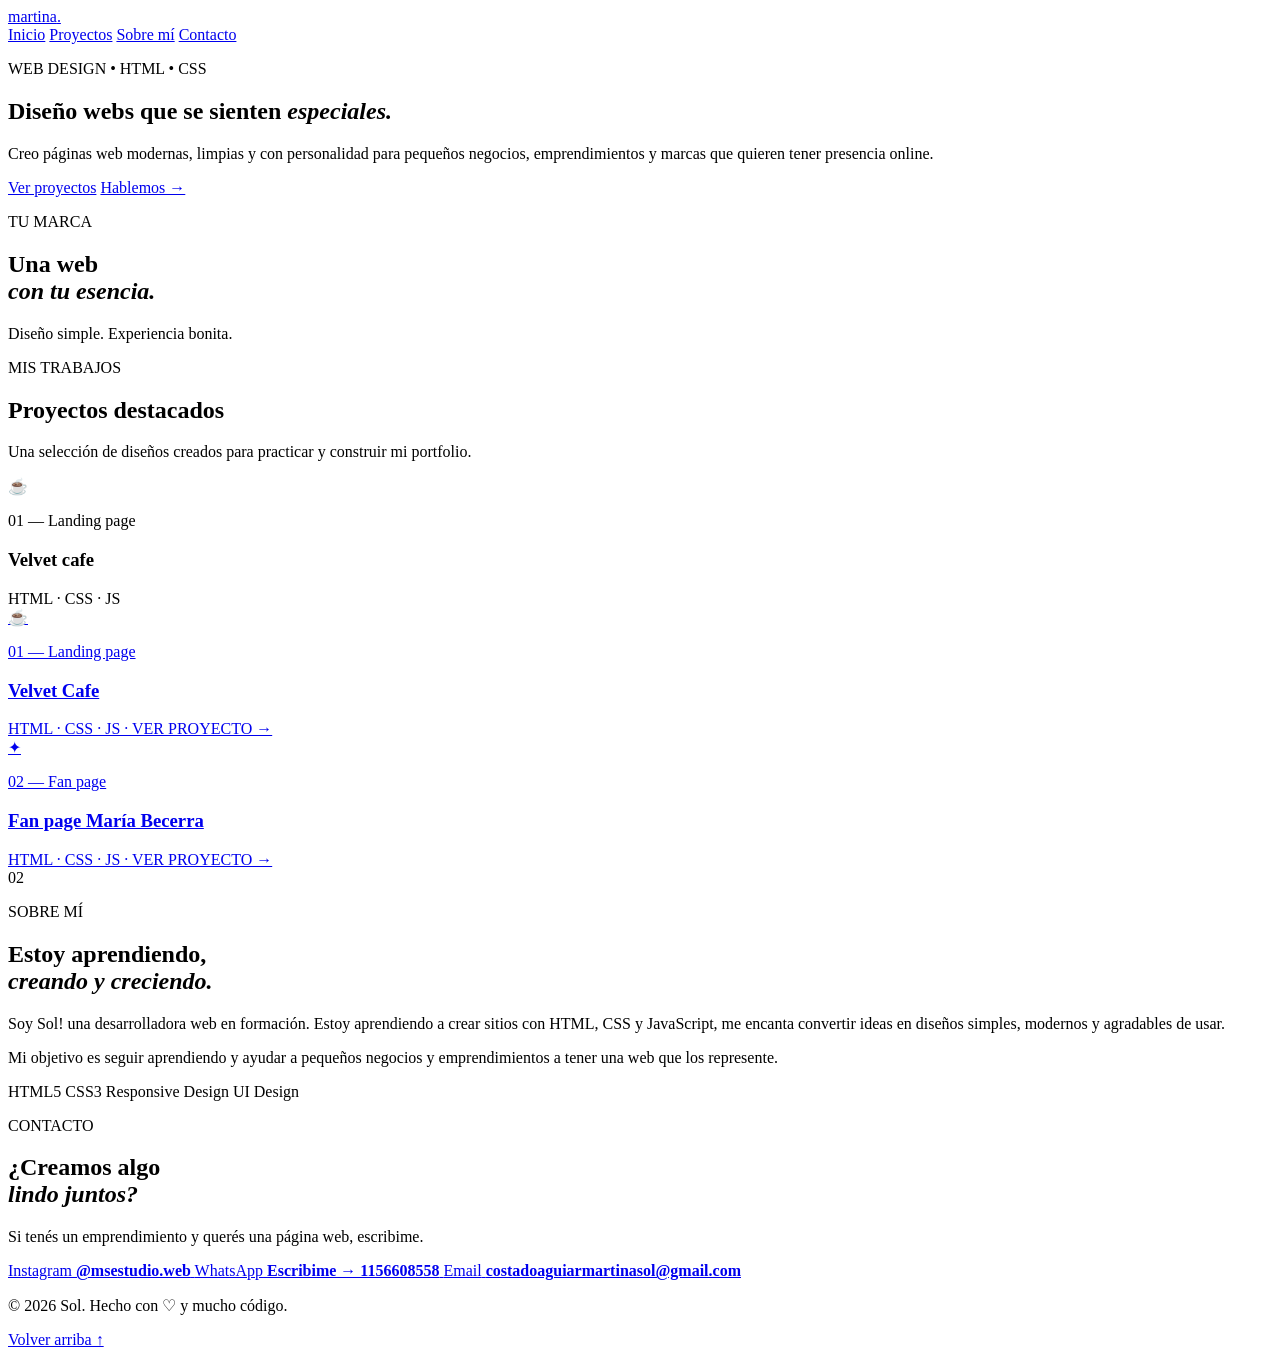
==== index.html @ c8838c1c "Rename proyectos/index.html to index.html" ====
<!DOCTYPE html>
<html lang="es">
<head>
  <meta charset="UTF-8">
  <meta name="viewport" content="width=device-width, initial-scale=1.0">
  <meta name="description" content="Portafolio de desarrollo web de Martina. Diseño páginas web modernas, elegantes y funcionales.">
  <title> Martina Sol — Web Designer</title>
  <link rel="preconnect" href="https://fonts.googleapis.com">
  <link rel="preconnect" href="https://fonts.gstatic.com" crossorigin>
  <link href="https://fonts.googleapis.com/css2?family=DM+Sans:wght@400;500;600;700&family=Playfair+Display:wght@500;600;700&display=swap" rel="stylesheet">
  <link rel="stylesheet" href="style.css">
</head>
<body>

  <header class="navbar">
    <a href="#inicio" class="logo">martina<span>.</span></a>

    <nav>
      <a href="#inicio">Inicio</a>
      <a href="#proyectos">Proyectos</a>
      <a href="#sobre-mi">Sobre mí</a>
      <a href="#contacto">Contacto</a>
    </nav>
  </header>

  <main>
    <section class="hero" id="inicio">
      <div class="hero-text">
        <p class="eyebrow">WEB DESIGN • HTML • CSS</p>
        <h1>Diseño webs que se sienten <em>especiales.</em></h1>
        <p class="hero-description">
          Creo páginas web modernas, limpias y con personalidad para pequeños
          negocios, emprendimientos y marcas que quieren tener presencia online.
        </p>

        <div class="hero-buttons">
          <a href="#proyectos" class="button primary">Ver proyectos</a>
          <a href="#contacto" class="button secondary">Hablemos →</a>
        </div>
      </div>

      <div class="hero-card">
        <div class="window-top">
          <span></span><span></span><span></span>
        </div>
        <div class="mini-site">
          <p class="mini-label">TU MARCA</p>
          <h2>Una web<br><em>con tu esencia.</em></h2>
          <div class="mini-line"></div>
          <p>Diseño simple. Experiencia bonita.</p>
        </div>
      </div>
    </section>

    <section class="projects section" id="proyectos">
      <div class="section-heading">
        <p class="eyebrow">MIS TRABAJOS</p>
        <h2>Proyectos destacados</h2>
        <p>Una selección de diseños creados para practicar y construir mi portfolio.</p>
      </div>

      <div class="project-grid">
        <article class="project-card">
          <div class="project-image coffee">
            <span>☕</span>
          </div>
          <div class="project-info">
            <p>01 — Landing page</p>
            <h3> Velvet cafe </h3>
            <span>HTML · CSS · JS</span>
          </div>
        </article>

        <article class="project-card">

<a href="https://martinacostadoaguiar-byte.github.io/mis-paginas-web/cafeteria/" class="project-card" target="_blank">
  <div class="project-image coffee">
    <span>☕</span>
  </div>
  <div class="project-info">
    <p>01 — Landing page</p>
    <h3>Velvet Cafe</h3>
    <span>HTML · CSS · JS · VER PROYECTO →</span>
  </div>
</a>


        </article>

        <article class="project-card">
        
<a href="https://martinacostadoaguiar-byte.github.io/mis-paginas-web/maria-becerra/" class="project-card" target="_blank">
  <div class="project-image beauty">
    <span>✦</span>
  </div>
  <div class="project-info">
    <p>02 — Fan page</p>
    <h3>Fan page María Becerra</h3>
    <span>HTML · CSS · JS · VER PROYECTO →</span>
  </div>
</a>

        </article>
      </div>
    </section>

    <section class="about section" id="sobre-mi">
      <div class="about-number">02</div>
      <div class="about-content">
        <p class="eyebrow">SOBRE MÍ</p>
        <h2>Estoy aprendiendo,<br><em>creando y creciendo.</em></h2>
        <p>
          Soy Sol! una desarrolladora web en formación. Estoy aprendiendo a crear
          sitios con HTML, CSS y JavaScript, me encanta convertir ideas en diseños
          simples, modernos y agradables de usar.
        </p>
        <p>
          Mi objetivo es seguir aprendiendo y ayudar a pequeños negocios y
          emprendimientos a tener una web que los represente.
        </p>

        <div class="skills">
          <span>HTML5</span>
          <span>CSS3</span>
          <span>Responsive Design</span>
          <span>UI Design</span>
        </div>
      </div>
    </section>

    <section class="contact section" id="contacto">
      <div>
        <p class="eyebrow">CONTACTO</p>
        <h2>¿Creamos algo<br><em>lindo juntos?</em></h2>
        <p>Si tenés un emprendimiento y querés una página web, escribime.</p>
      </div>

      <div class="contact-links">
        <a href="https://www.instagram.com/msestudio.web/" class="contact-link">
          <span>Instagram </span>
          <strong>@msestudio.web</strong>
        </a>
       <a href="https://wa.me/5491156608558?text=Hola%20Sol%2C%20vi%20tu%20portfolio%20y%20me%20gustar%C3%ADa%20consultar%20por%20una%20p%C3%A1gina%20web." class="contact-link" target="_blank">
  <span>WhatsApp</span>
  <strong>Escribime → 1156608558</strong>
         </a>
        <a href="mailto:costadoaguiarmartinasol@gmail.com" class="contact-link">
          <span>Email</span>
          <strong>costadoaguiarmartinasol@gmail.com</strong>
        </a>
      </div>
    </section>
  </main>

  <footer>
    <p>© 2026 Sol. Hecho con ♡ y mucho código.</p>
    <a href="#inicio">Volver arriba ↑</a>
  </footer>

</body>
</html>
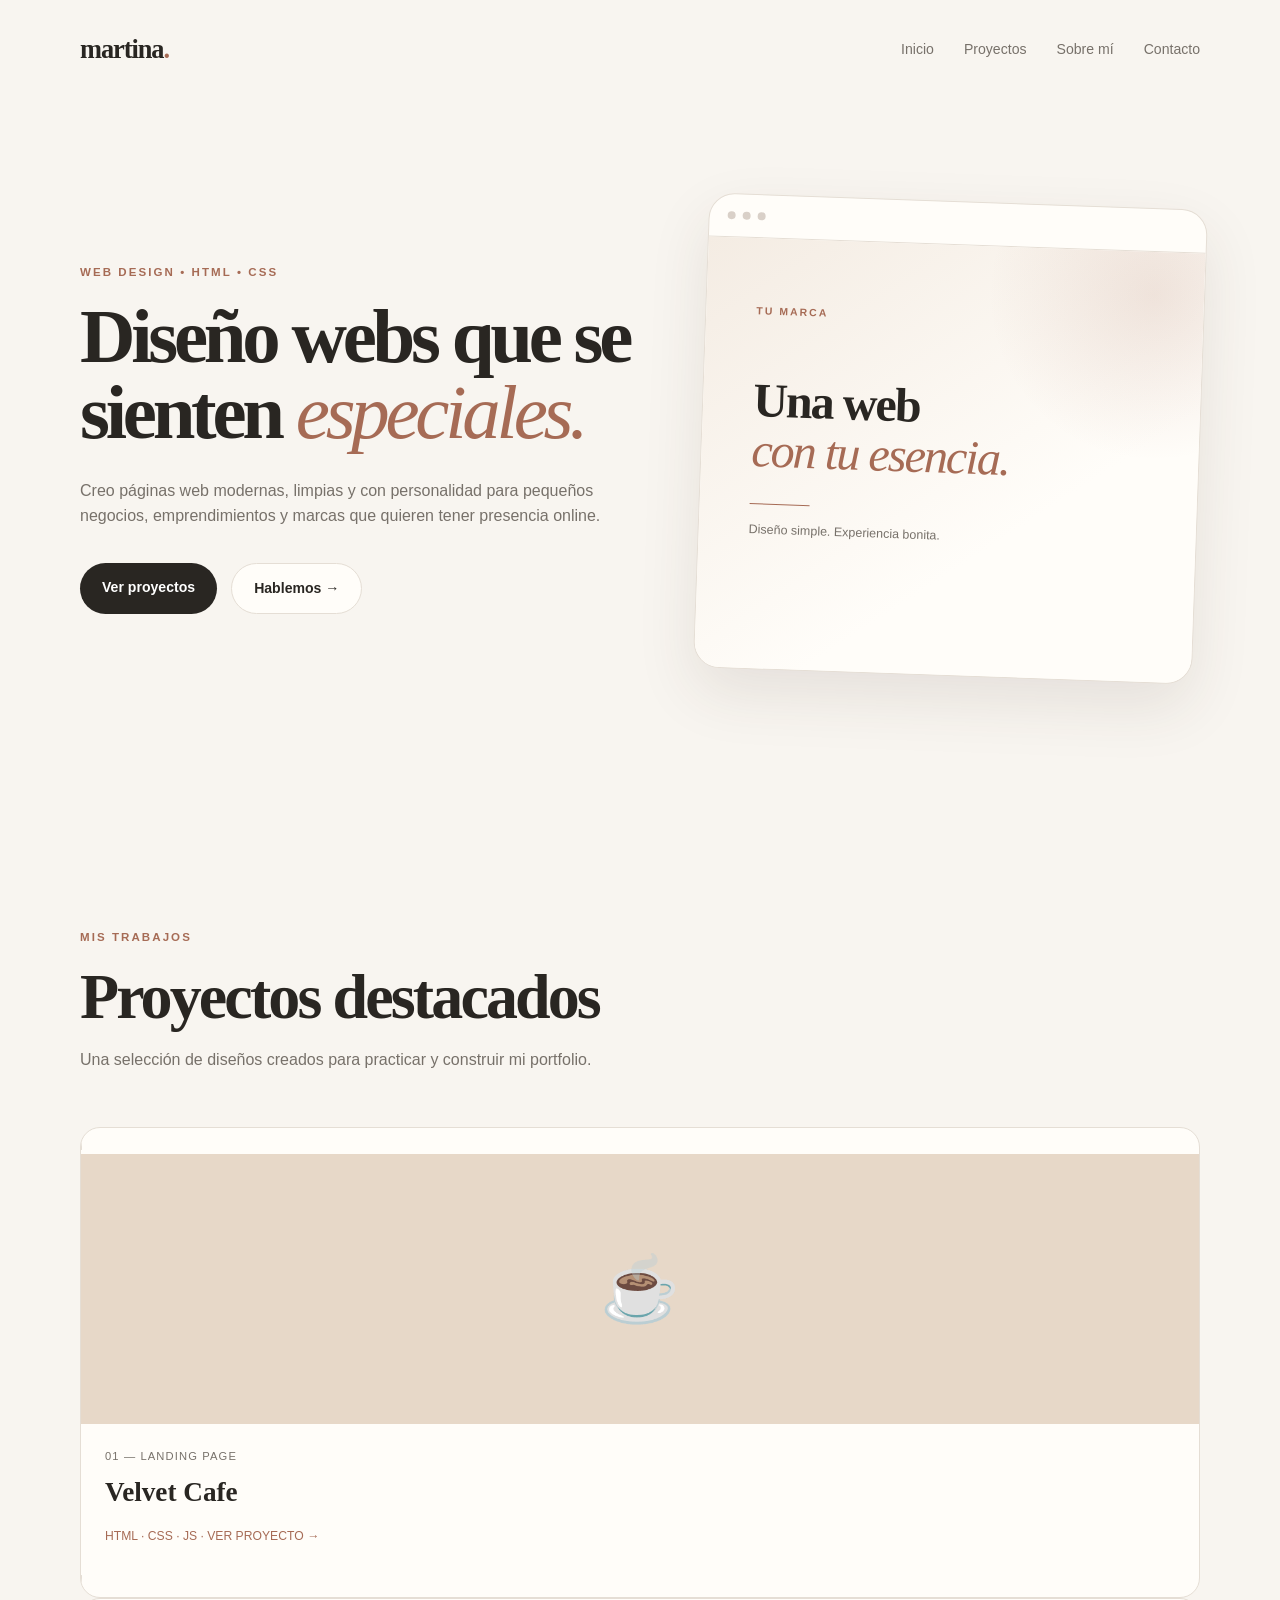
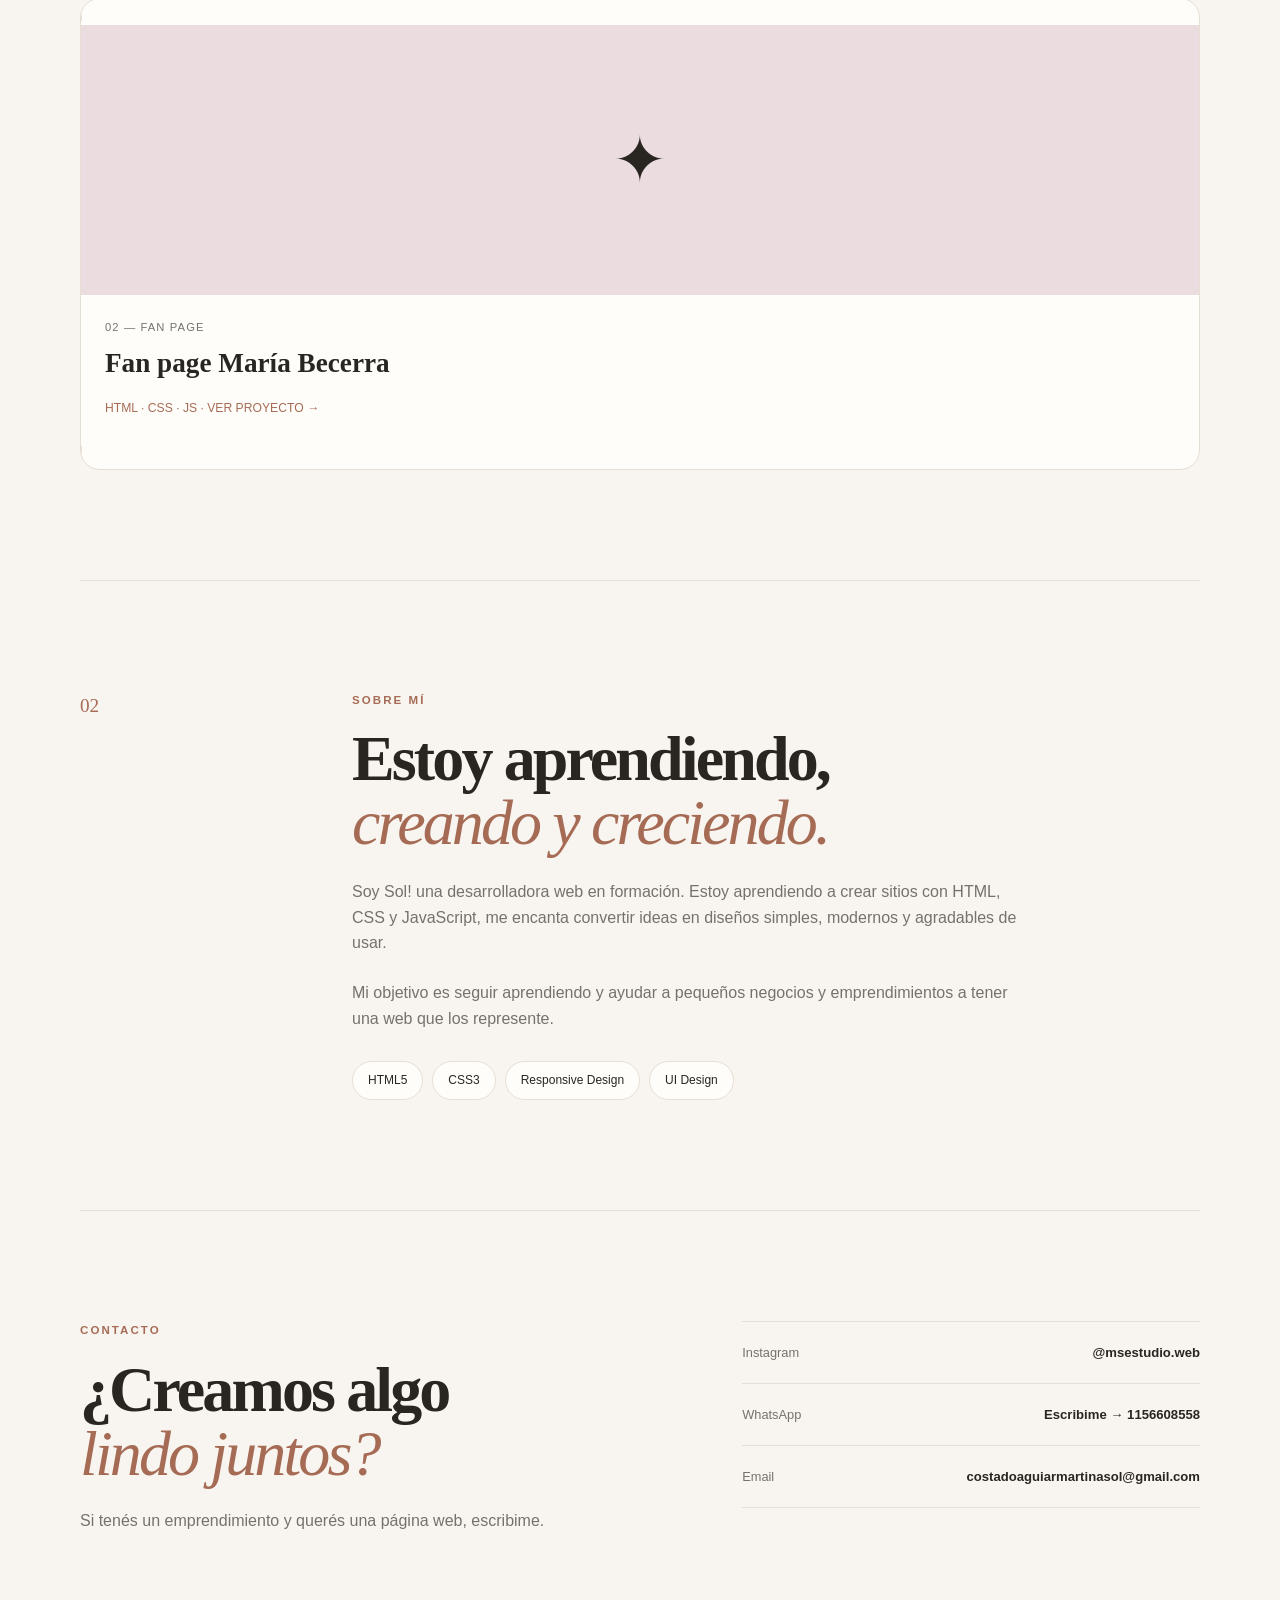
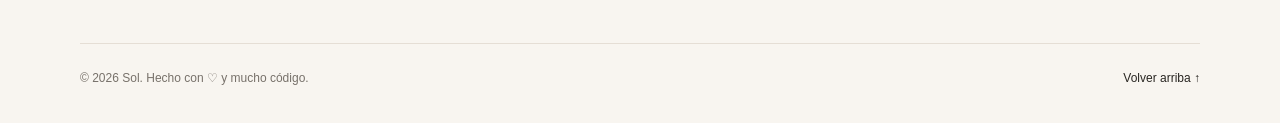
==== commit 5a87d265: "Update index.html" ====
--- a/index.html
+++ b/index.html
@@ -59,17 +59,7 @@
         <p>Una selección de diseños creados para practicar y construir mi portfolio.</p>
       </div>
 
-      <div class="project-grid">
-        <article class="project-card">
-          <div class="project-image coffee">
-            <span>☕</span>
-          </div>
-          <div class="project-info">
-            <p>01 — Landing page</p>
-            <h3> Velvet cafe </h3>
-            <span>HTML · CSS · JS</span>
-          </div>
-        </article>
+  
 
         <article class="project-card">
 
--- a/style.css
+++ b/style.css
@@ -0,0 +1,445 @@
+/* ================================
+   MARTINA — PORTFOLIO
+   ================================ */
+
+:root {
+  --bg: #f8f5f0;
+  --surface: #fffdf9;
+  --text: #292622;
+  --muted: #77716a;
+  --accent: #a66b55;
+  --accent-dark: #7d4c3a;
+  --line: #e5ded5;
+  --white: #ffffff;
+  --shadow: 0 24px 60px rgba(67, 49, 37, 0.10);
+}
+
+* {
+  margin: 0;
+  padding: 0;
+  box-sizing: border-box;
+}
+
+html {
+  scroll-behavior: smooth;
+}
+
+body {
+  font-family: "DM Sans", sans-serif;
+  background: var(--bg);
+  color: var(--text);
+  line-height: 1.6;
+}
+
+a {
+  color: inherit;
+  text-decoration: none;
+}
+
+.navbar {
+  width: min(1120px, 90%);
+  margin: 0 auto;
+  padding: 28px 0;
+  display: flex;
+  align-items: center;
+  justify-content: space-between;
+}
+
+.logo {
+  font-family: "Playfair Display", serif;
+  font-size: 1.65rem;
+  font-weight: 700;
+  letter-spacing: -0.04em;
+}
+
+.logo span {
+  color: var(--accent);
+}
+
+nav {
+  display: flex;
+  gap: 30px;
+}
+
+nav a {
+  font-size: 0.88rem;
+  color: var(--muted);
+  transition: color 0.2s ease;
+}
+
+nav a:hover {
+  color: var(--accent);
+}
+
+.hero {
+  width: min(1120px, 90%);
+  min-height: 720px;
+  margin: 0 auto;
+  display: grid;
+  grid-template-columns: 1.05fr 0.95fr;
+  align-items: center;
+  gap: 70px;
+  padding: 80px 0 120px;
+}
+
+.eyebrow {
+  color: var(--accent);
+  font-size: 0.72rem;
+  font-weight: 700;
+  letter-spacing: 0.18em;
+  margin-bottom: 18px;
+}
+
+.hero h1 {
+  max-width: 650px;
+  font-family: "Playfair Display", serif;
+  font-size: clamp(3.2rem, 6vw, 5.7rem);
+  line-height: 0.98;
+  letter-spacing: -0.055em;
+  font-weight: 600;
+}
+
+h1 em,
+h2 em {
+  color: var(--accent);
+  font-weight: 500;
+}
+
+.hero-description {
+  max-width: 550px;
+  color: var(--muted);
+  margin-top: 28px;
+  font-size: 1rem;
+}
+
+.hero-buttons {
+  display: flex;
+  gap: 14px;
+  margin-top: 34px;
+}
+
+.button {
+  padding: 13px 22px;
+  border-radius: 999px;
+  font-size: 0.88rem;
+  font-weight: 600;
+  transition: transform 0.2s ease, background 0.2s ease;
+}
+
+.button:hover {
+  transform: translateY(-2px);
+}
+
+.primary {
+  background: var(--text);
+  color: var(--white);
+}
+
+.secondary {
+  border: 1px solid var(--line);
+  background: var(--surface);
+}
+
+.hero-card {
+  background: var(--surface);
+  border: 1px solid var(--line);
+  border-radius: 26px;
+  overflow: hidden;
+  box-shadow: var(--shadow);
+  transform: rotate(2deg);
+  transition: transform 0.3s ease;
+}
+
+.hero-card:hover {
+  transform: rotate(0deg) translateY(-5px);
+}
+
+.window-top {
+  height: 43px;
+  padding: 0 18px;
+  display: flex;
+  align-items: center;
+  gap: 7px;
+  border-bottom: 1px solid var(--line);
+}
+
+.window-top span {
+  width: 8px;
+  height: 8px;
+  border-radius: 50%;
+  background: #d9d0c8;
+}
+
+.mini-site {
+  min-height: 430px;
+  padding: 65px 50px;
+  background:
+    radial-gradient(circle at 90% 10%, rgba(166,107,85,.15), transparent 28%),
+    linear-gradient(145deg, #f4ece3, #fffdf9 65%);
+}
+
+.mini-label {
+  font-size: 0.65rem;
+  font-weight: 700;
+  letter-spacing: 0.2em;
+  color: var(--accent);
+}
+
+.mini-site h2 {
+  margin-top: 55px;
+  font-family: "Playfair Display", serif;
+  font-size: 3rem;
+  line-height: 1.05;
+  letter-spacing: -0.04em;
+}
+
+.mini-line {
+  width: 60px;
+  height: 1px;
+  background: var(--accent);
+  margin: 28px 0 16px;
+}
+
+.mini-site > p:last-child {
+  font-size: 0.78rem;
+  color: var(--muted);
+}
+
+.section {
+  width: min(1120px, 90%);
+  margin: 0 auto;
+  padding: 110px 0;
+}
+
+.section-heading {
+  max-width: 600px;
+  margin-bottom: 55px;
+}
+
+.section h2 {
+  font-family: "Playfair Display", serif;
+  font-size: clamp(2.5rem, 5vw, 4rem);
+  line-height: 1;
+  letter-spacing: -0.045em;
+  font-weight: 600;
+}
+
+.section-heading > p:last-child {
+  color: var(--muted);
+  margin-top: 18px;
+}
+
+.project-grid {
+  display: grid;
+  grid-template-columns: repeat(3, 1fr);
+  gap: 22px;
+}
+
+.project-card {
+  background: var(--surface);
+  border: 1px solid var(--line);
+  border-radius: 20px;
+  overflow: hidden;
+  transition: transform 0.25s ease, box-shadow 0.25s ease;
+}
+
+.project-card:hover {
+  transform: translateY(-7px);
+  box-shadow: var(--shadow);
+}
+
+.project-image {
+  height: 270px;
+  display: grid;
+  place-items: center;
+  font-size: 4rem;
+}
+
+.coffee {
+  background: #e7d8c8;
+}
+
+.beauty {
+  background: #eadcdf;
+}
+
+.fashion {
+  background: #dcd9d1;
+}
+
+.project-info {
+  padding: 24px;
+}
+
+.project-info p {
+  color: var(--muted);
+  font-size: 0.7rem;
+  text-transform: uppercase;
+  letter-spacing: 0.1em;
+}
+
+.project-info h3 {
+  font-family: "Playfair Display", serif;
+  font-size: 1.7rem;
+  margin: 5px 0 8px;
+}
+
+.project-info span {
+  font-size: 0.76rem;
+  color: var(--accent);
+}
+
+.about {
+  display: grid;
+  grid-template-columns: 0.25fr 1fr;
+  gap: 60px;
+  border-top: 1px solid var(--line);
+}
+
+.about-number {
+  font-family: "Playfair Display", serif;
+  font-size: 1.2rem;
+  color: var(--accent);
+}
+
+.about-content {
+  max-width: 760px;
+}
+
+.about-content > p:not(.eyebrow) {
+  max-width: 680px;
+  color: var(--muted);
+  margin-top: 24px;
+}
+
+.skills {
+  display: flex;
+  flex-wrap: wrap;
+  gap: 9px;
+  margin-top: 30px;
+}
+
+.skills span {
+  padding: 9px 15px;
+  border: 1px solid var(--line);
+  border-radius: 999px;
+  background: var(--surface);
+  font-size: 0.75rem;
+}
+
+.contact {
+  display: grid;
+  grid-template-columns: 1fr 0.8fr;
+  gap: 90px;
+  border-top: 1px solid var(--line);
+}
+
+.contact > div:first-child > p:last-child {
+  color: var(--muted);
+  margin-top: 22px;
+}
+
+.contact-links {
+  border-top: 1px solid var(--line);
+}
+
+.contact-link {
+  padding: 20px 0;
+  border-bottom: 1px solid var(--line);
+  display: flex;
+  align-items: center;
+  justify-content: space-between;
+  gap: 20px;
+}
+
+.contact-link span {
+  color: var(--muted);
+  font-size: 0.8rem;
+}
+
+.contact-link strong {
+  font-size: 0.82rem;
+  font-weight: 600;
+}
+
+.contact-link:hover strong {
+  color: var(--accent);
+}
+
+footer {
+  width: min(1120px, 90%);
+  margin: 0 auto;
+  padding: 25px 0 35px;
+  border-top: 1px solid var(--line);
+  display: flex;
+  justify-content: space-between;
+  color: var(--muted);
+  font-size: 0.75rem;
+}
+
+footer a {
+  color: var(--text);
+}
+
+/* Responsive */
+@media (max-width: 800px) {
+  nav {
+    display: none;
+  }
+
+  .hero {
+    min-height: auto;
+    grid-template-columns: 1fr;
+    padding: 65px 0 90px;
+    gap: 55px;
+  }
+
+  .hero-card {
+    transform: none;
+  }
+
+  .project-grid {
+    grid-template-columns: 1fr;
+  }
+
+  .about,
+  .contact {
+    grid-template-columns: 1fr;
+    gap: 30px;
+  }
+
+  .section {
+    padding: 80px 0;
+  }
+
+  .contact {
+    gap: 50px;
+  }
+
+  footer {
+    flex-direction: column;
+    gap: 10px;
+  }
+}
+
+@media (max-width: 480px) {
+  .hero h1 {
+    font-size: 3.15rem;
+  }
+
+  .mini-site {
+    padding: 50px 30px;
+  }
+
+  .mini-site h2 {
+    font-size: 2.4rem;
+  }
+
+  .hero-buttons {
+    flex-direction: column;
+  }
+
+  .button {
+    text-align: center;
+  }
+}
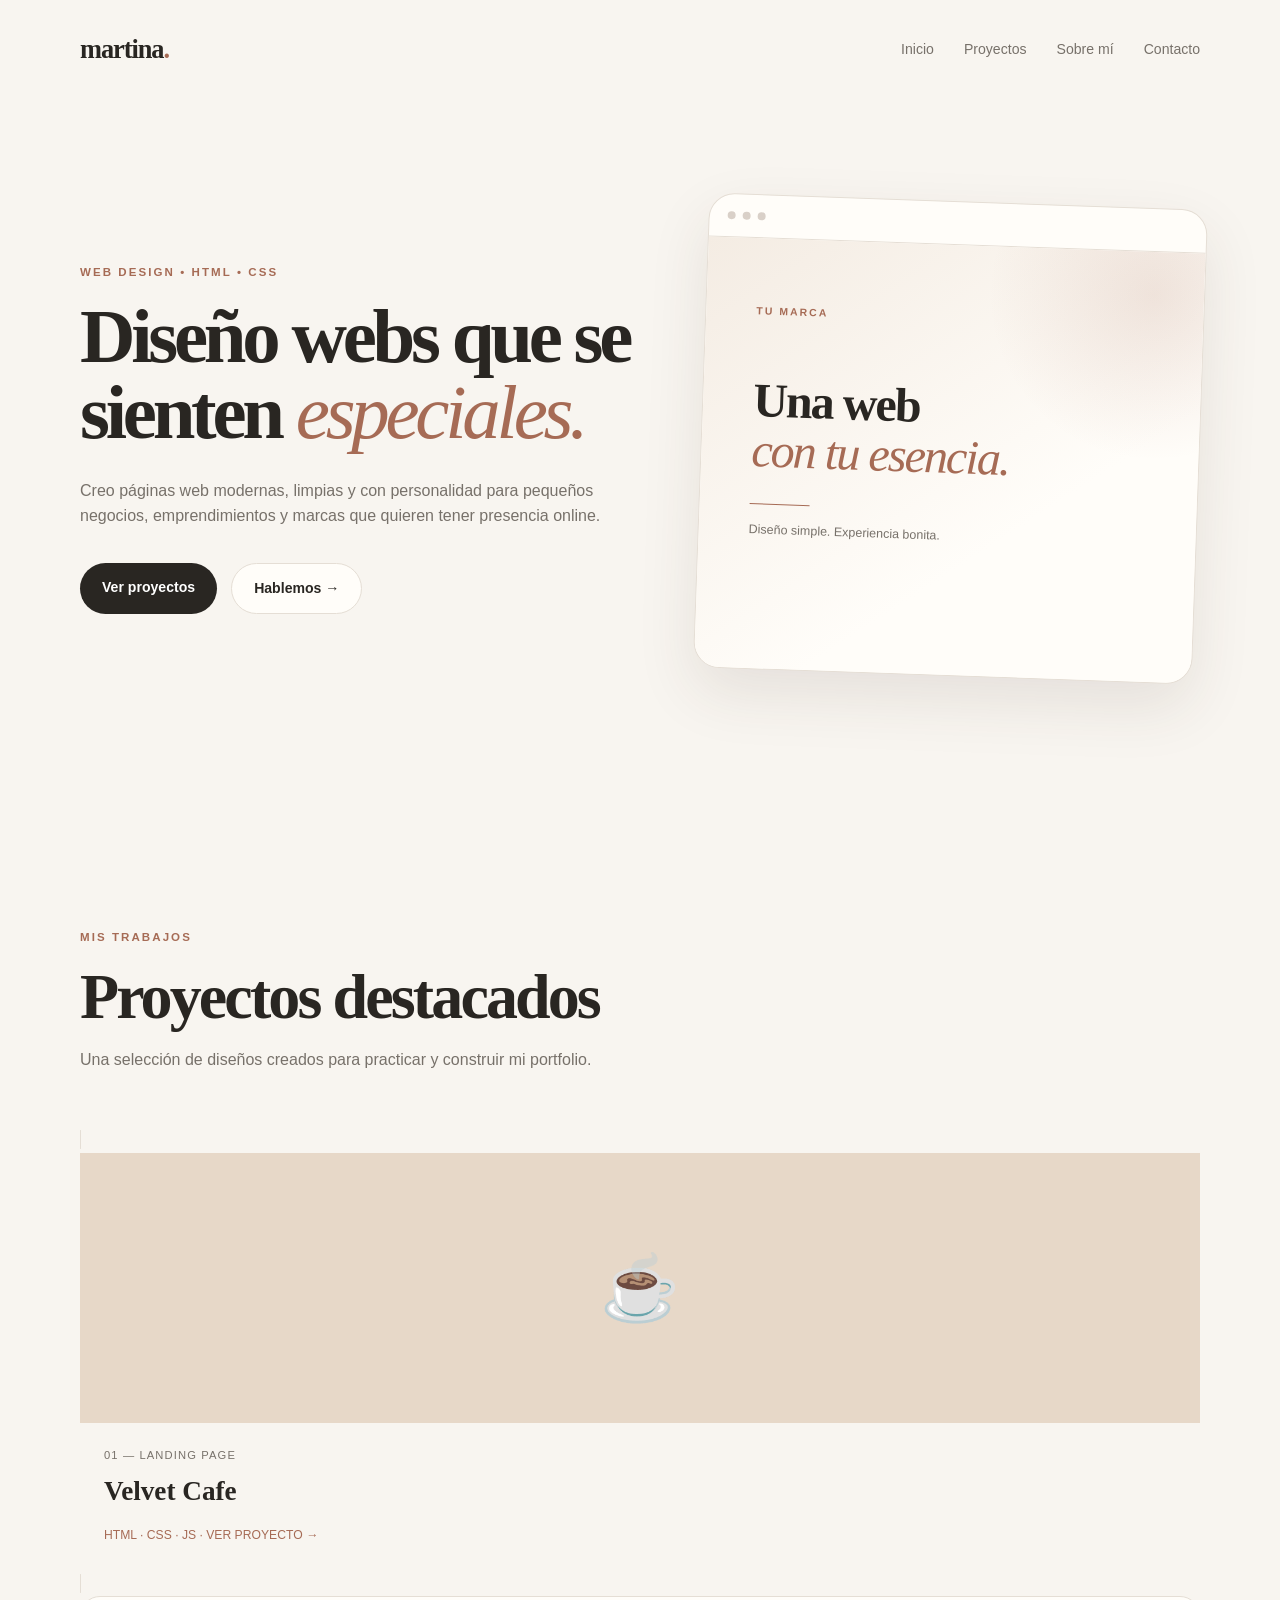
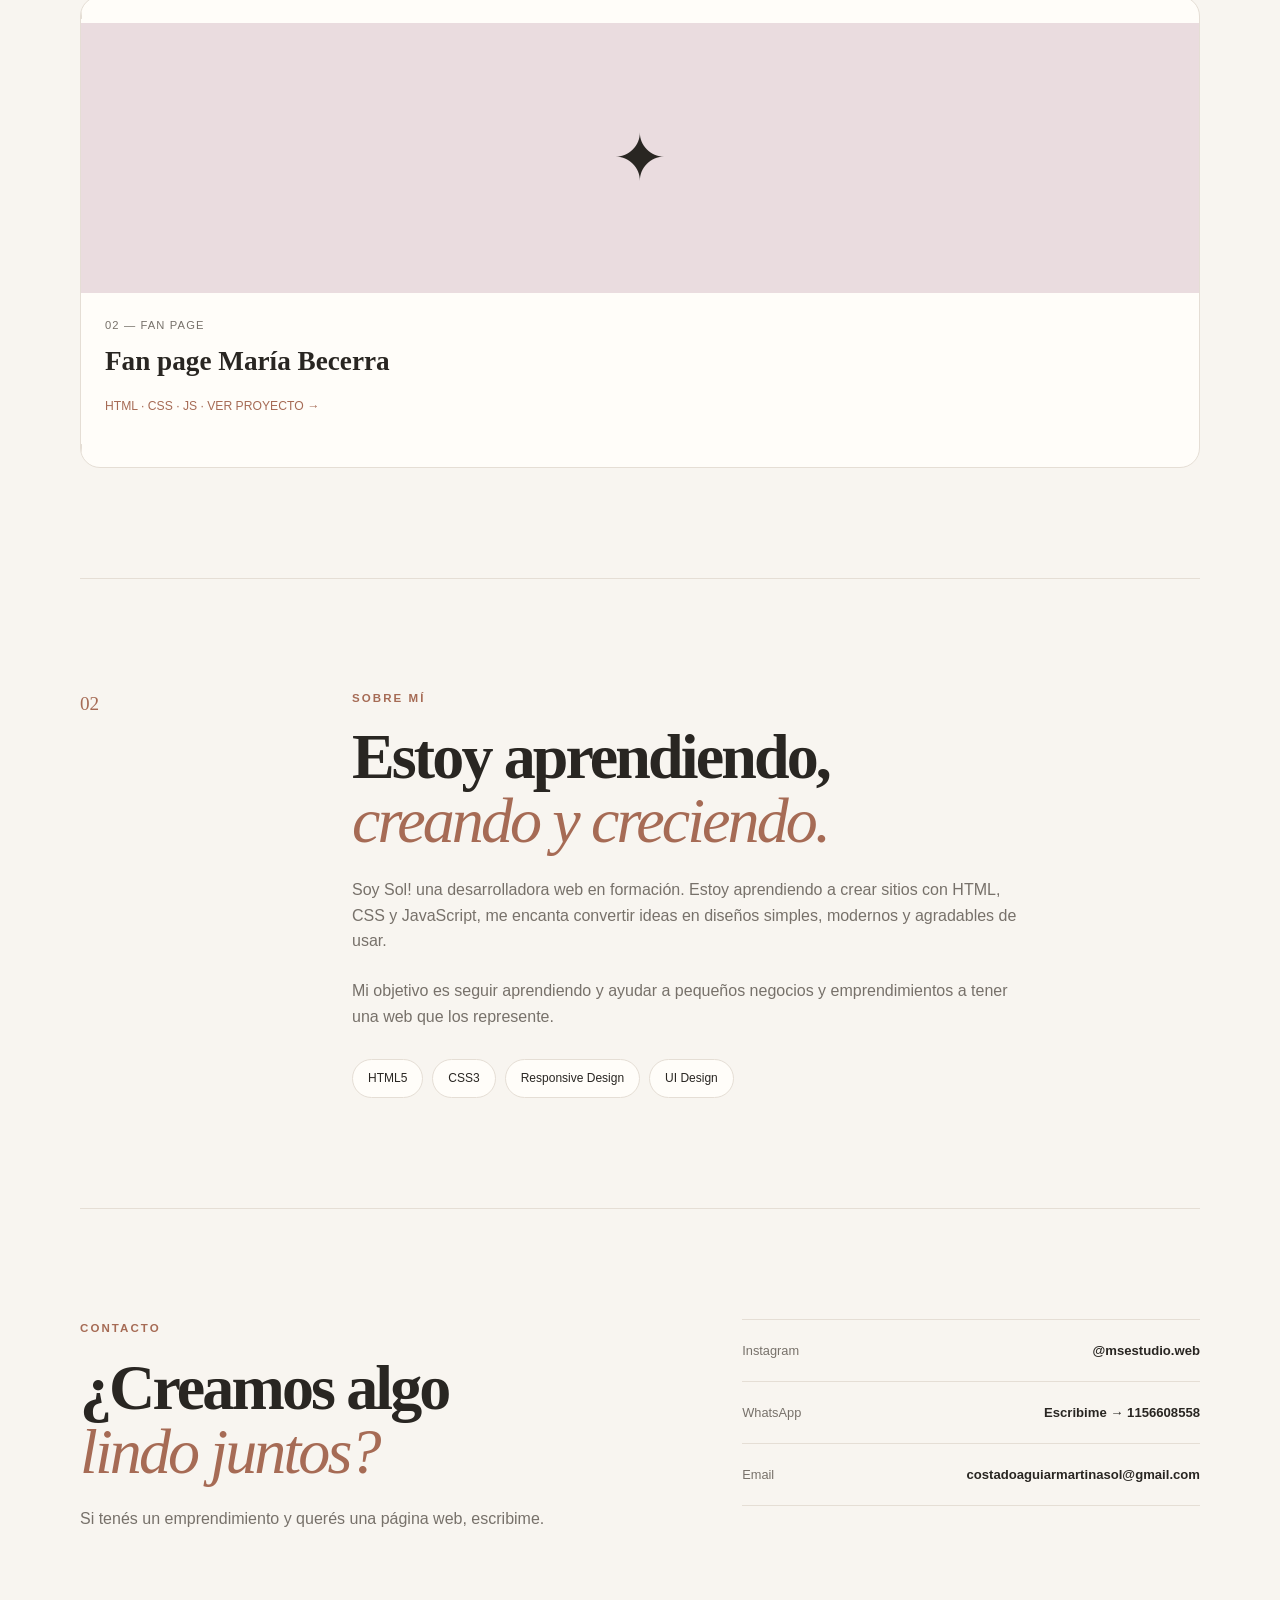
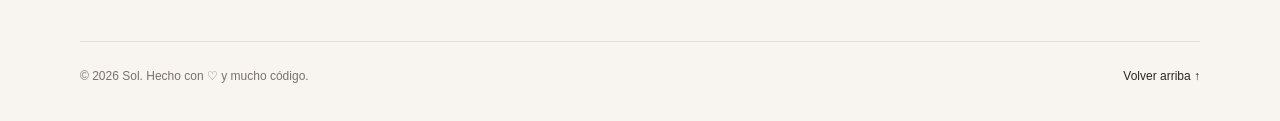
==== commit 30ecbb5f: "Clean up index.html by removing whitespace Removed unnecessary whitespace and empty lines." ====
--- a/index.html
+++ b/index.html
@@ -58,10 +58,6 @@
         <h2>Proyectos destacados</h2>
         <p>Una selección de diseños creados para practicar y construir mi portfolio.</p>
       </div>
-
-  
-
-        <article class="project-card">
 
 <a href="https://martinacostadoaguiar-byte.github.io/mis-paginas-web/cafeteria/" class="project-card" target="_blank">
   <div class="project-image coffee">
